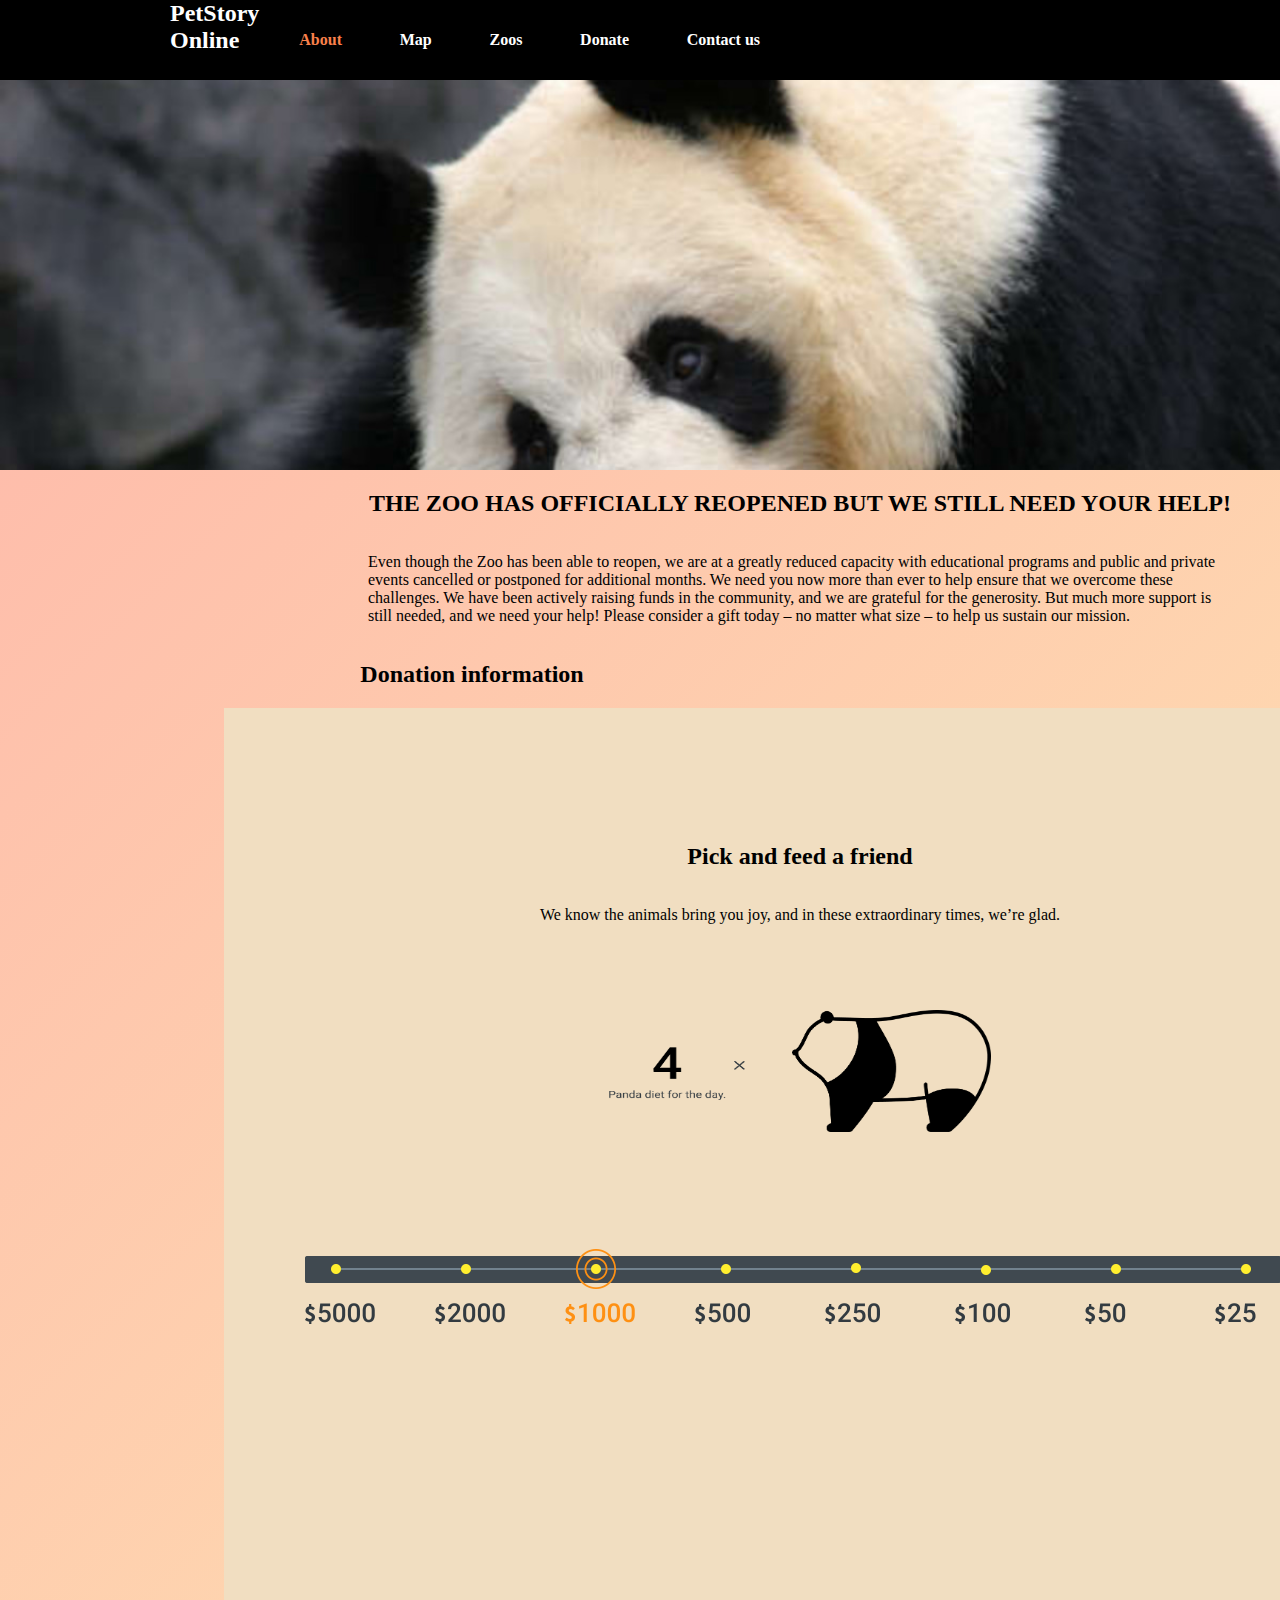
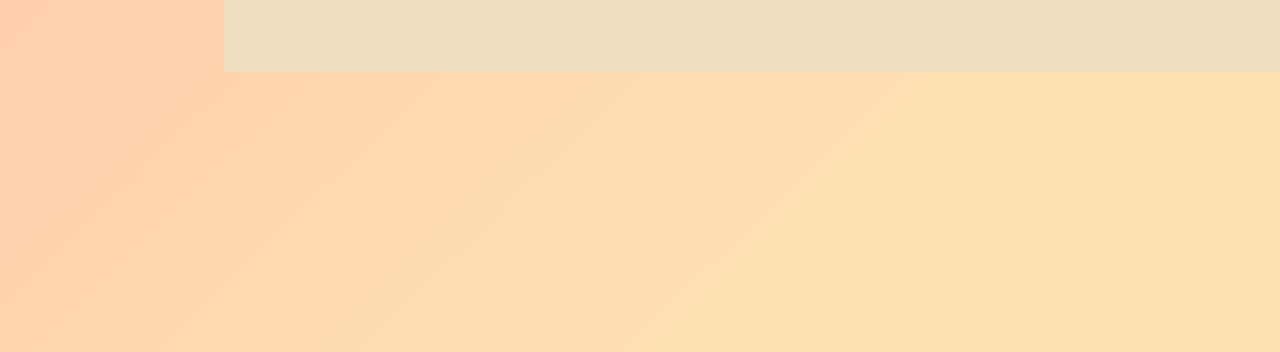
==== pages/donate/index.html @ 706f1e72 "feat: add donate page" ====
<!DOCTYPE html>
<html lang="en-US">
    <head>
        <meta charset="UTF-8">
        <!-- <meta name="viewport" content="width=device-width, initial-scale=1.0"> -->
        <link rel="stylesheet" href="style.css">
        <title>online-zoo</title>
    </head>
<body class="body" id="suda">
    <header class="header">
        <div class="hdrcontain">
        <div class="dva">
            <a class="logo" href="../main/index.html"
            ><h1 class="logo-text">
              PetStory <br> Online
            </h1></a>
        <nav class="nav">
            <ul class="nav__list">
                <li class="nav__item">
                    <a href="#about" class="nav__link edr">About</a>
                </li>
                <li class="nav__item">
                    <a href="#map" class="nav__link">Map</a>
                </li>
                <li class="nav__item">
                    <a href="#zoos" class="nav__link">Zoos</a>
                </li>
                <li class="nav__item">
                    <a href="../donate/index.html" class="nav__link">Donate</a>
                </li>
                <li class="nav__item">
                    <a href="#contact" class="nav__link">Contact us</a>
                </li>
            </ul>
        </nav>
    </div>
        <a href="https://www.figma.com/file/jfEFwkXVj1WRq7sUHDr8os/PetStory-online" class="nav__linko">Designed by ©</a>
    </div>
    </header>
    <main>
        <div class ="fawanimal"></div>
        <div class="feedbackground">
           <h2 class="feedtitle">THE ZOO HAS OFFICIALLY REOPENED BUT WE STILL NEED YOUR HELP!</h2>
           <p>Even though the Zoo has been able to reopen, we are at a greatly reduced capacity with educational
            programs and public and private events cancelled or postponed for additional months. We need you now
            more than ever to help ensure that we overcome these challenges. We have been actively raising funds in the community,
            and we are grateful for the generosity.  But much more support is still needed, and we need your help!
            Please consider a gift today – no matter what size – to help us sustain our mission.</p>
            <h2 class="doninfo">Donation information</h2>
            <div class="firstrect">
                <div class="secondrect">
                    <h2>Pick and feed a friend</h2>
                    <p>We know the animals bring you joy, and in these extraordinary times, we’re glad.</p>
                    <img src="../../assets/images/feedpanda.png" alt="" height="122" width="382" class="feeding"><br>
                    <div class="imger">
                    <img src="../../assets/images/bar.png" alt="" height="82" width="991" class="feeding"><br>
                    <a href="javascript:;" class="pickage"><img src="../../assets/images/HD_transparent_picture.png" height="82" width="82"></a>
                     </div>
                </div>
            </div>
        </div>
    </main>
</body>
</html>
---- pages/donate/style.css ----
body{
    margin: auto;
    min-width: 1600px;
}
a:link { text-decoration: none; }


a:visited { text-decoration: none; }


a:hover { text-decoration: none; }


a:active { text-decoration: none; }

.header{

	height: 80px;
    display: flex;
    grid-row: 1;
    align-items: center; 
    background-color: black;
}
.hdrcontain{
    grid-row: 1;
    width: 80%;
    height: 100%;
    display: flex;
    background-color: black;
	align-items: center; 
    margin: auto;
}
.nav{
    min-width: 80%;
    grid-row: 1;
    display: flex;
}
.dva{
    grid-row: 1;
	height: 100%;
    min-width: 90%;
	display: flex;
    padding: 10px;
}
.logo-text{
    color: white;
    font-size: 1.5em;  
}
.nav__list {
	display: flex;
    min-width: 50%;
	align-items: center;
	justify-content: space-between;
}
.nav__linko {
	color: white;
	text-decoration: none;
	font-weight: 700;
}
.nav__linko:hover {
	color:orange;
	text-decoration: none;
}

.nav_item{
    color:white
}
.nav__link {
	color: white;
	text-decoration: none;
	font-weight: 700;
}
.nav__link.edr{
    color: #f9804b;
}
.nav__link:hover {
	color:orange;
	text-decoration: none;
}
li{
    list-style-type: none;
}
.fawanimal{
    background-image: url("../../assets/images/bigpanda.png");
    background-color: #cccccc;
    background-size: cover;
    width: 100%;
    height: 390px;
}
.feedbackground{
    width: 100%;
    height: 1482px;
    background-image: linear-gradient(
        315.75deg,
        rgba(254, 210, 144, 0.7) 30.06%,
        #febdab 100.95%,
        rgba(254, 210, 144, 0.7) 106.36%
      );
    display:flex;
    flex-direction: column;
    align-items: center; 
}
.feedbackground p
{
    padding:0px 23% 0px 23%
}
.doninfo{
    padding:0px 41% 0px 0px
}
.feed{
    width: 70%;
    height: 70%;
    background-color: #f1dec1;
    border-radius: 3%;
    position: relative;
    top: 15%;
    left: 15%;
}
.feed h1{
    color:orange;
    font-size: 3rem;
    text-align: center;
}
.feed h2{
    font-size: 1.5rem;
    text-align: left;
    margin-left: 50px;
}
.feed p{
    text-align: left;
    margin-left: 50px
}
.feed img{
    margin-left:10%;
}
h1 {
    margin:0;
   }
.firstrect{
    background-color: #f1dec1;
    height: 964px;
    width:72%;
}
.secondrect{
    height: 862px;
    width:61%;
    margin: auto;
    padding-top: 10%;
    display: flex;
    flex-direction: column;
    align-items: center;

}
.secondrect p{
    padding: 0;
}
.feeding{
    padding-top: 10%;
}
.pickage{
    height: 82px;
    width: 82px;
    position: relative;
    left:25%;
    bottom: 35%;
}
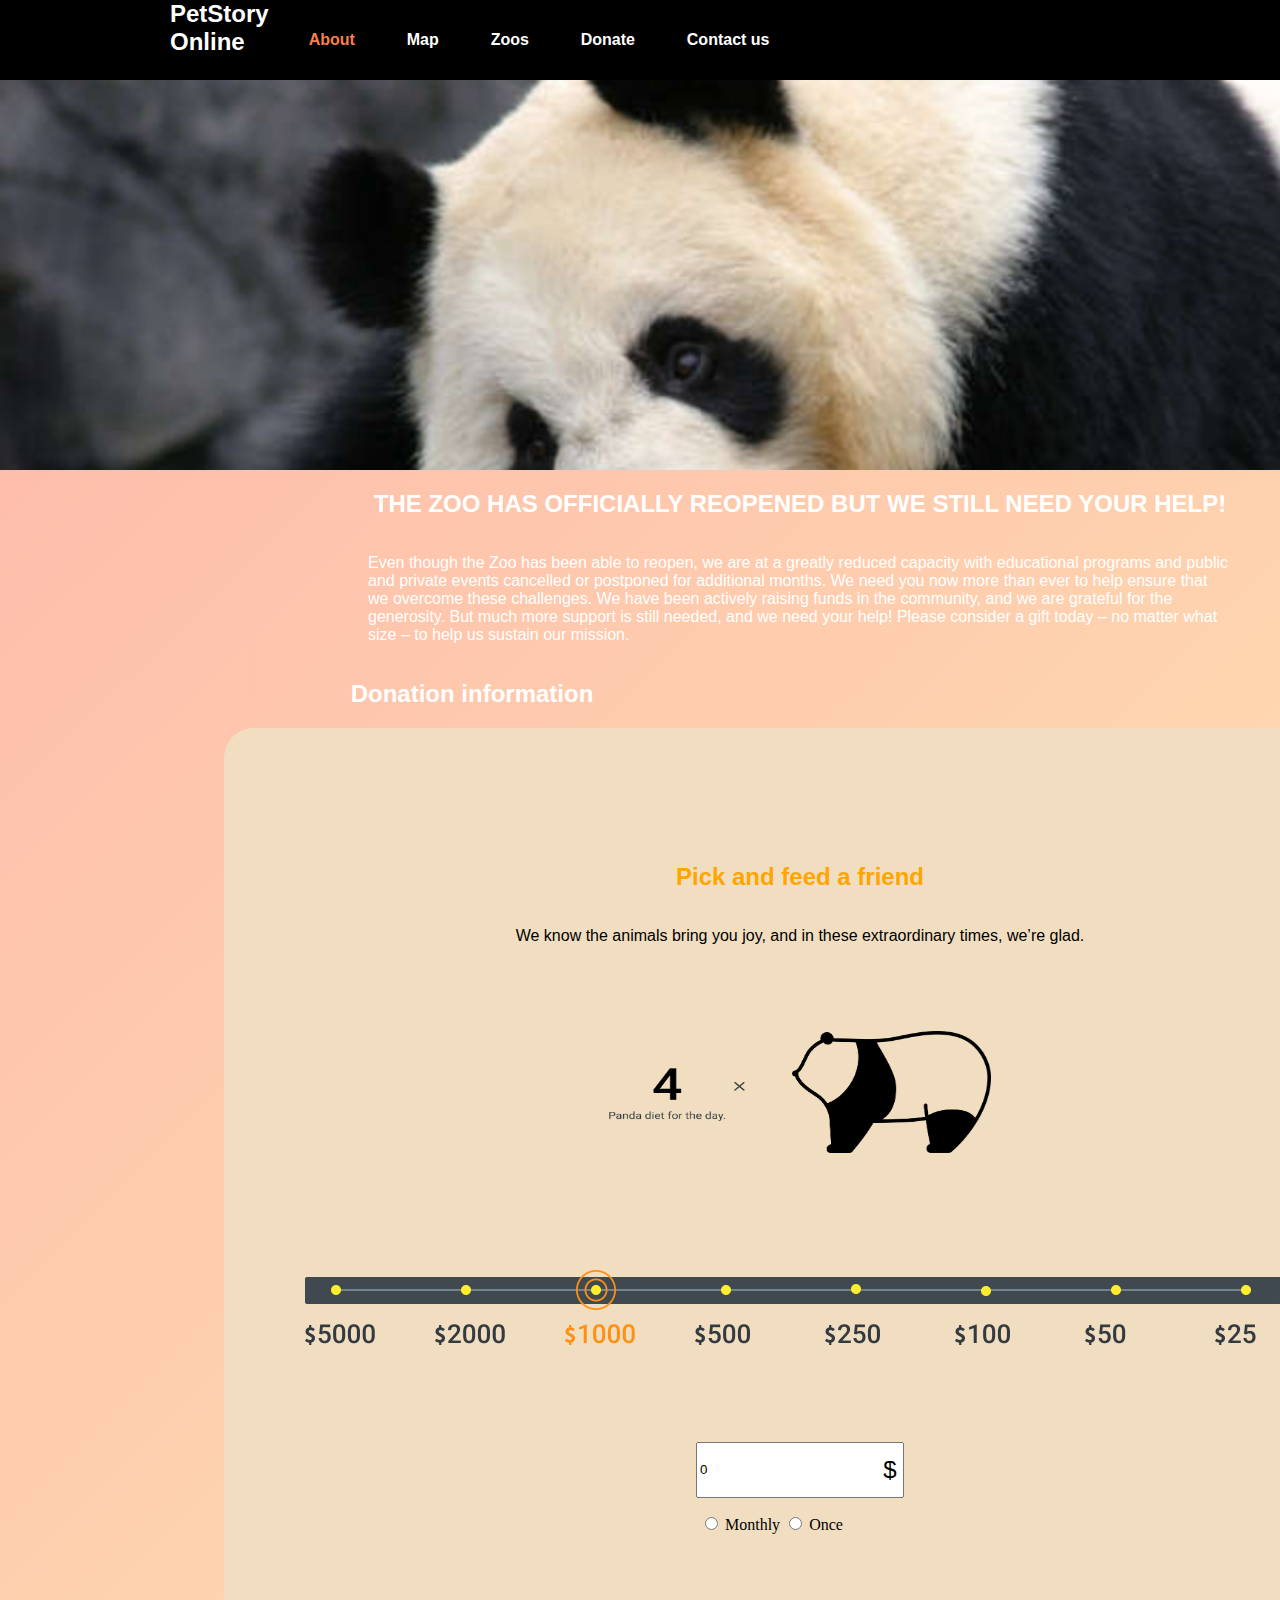
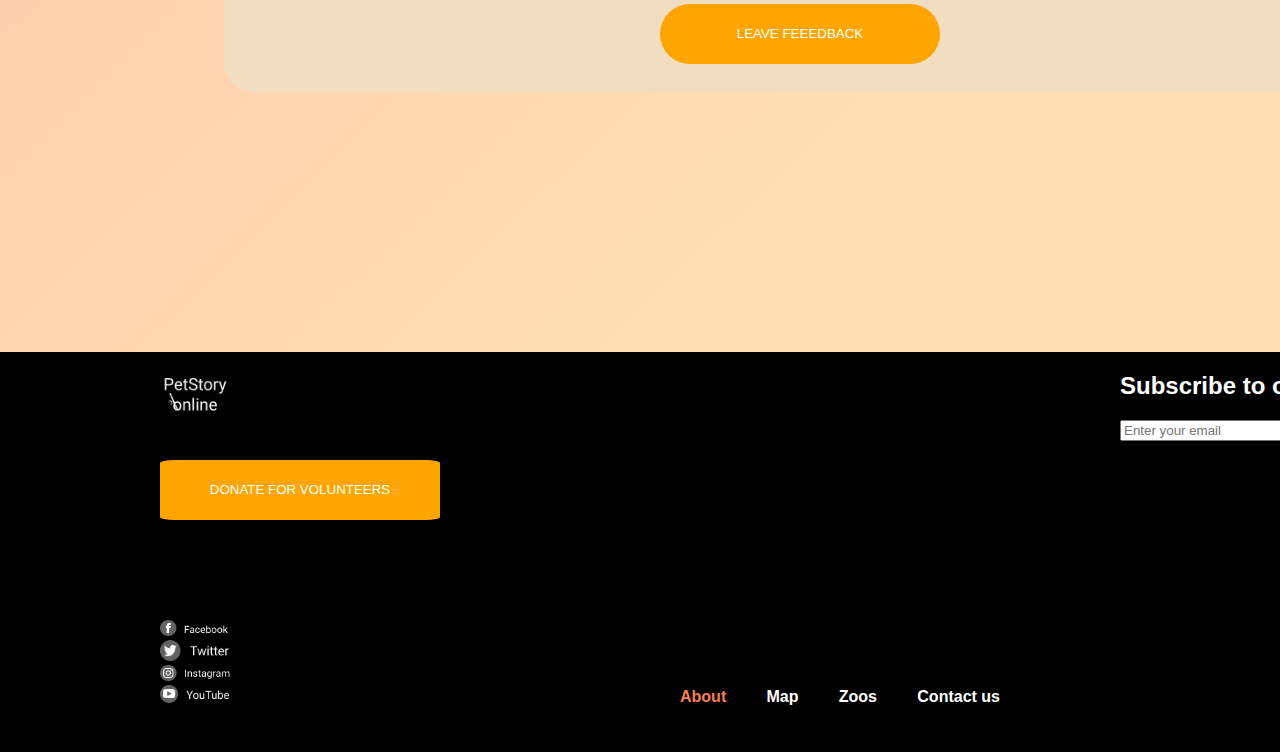
==== commit 0e42bf9a: "feat: add footer to donate page" ====
--- a/pages/donate/index.html
+++ b/pages/donate/index.html
@@ -56,9 +56,74 @@
                     <img src="../../assets/images/bar.png" alt="" height="82" width="991" class="feeding"><br>
                     <a href="javascript:;" class="pickage"><img src="../../assets/images/HD_transparent_picture.png" height="82" width="82"></a>
                      </div>
+                     <div>
+                     <input type="number" value="0" class="inputer" max="9999" min="0" placeholder="Another amount">
+                     <p class="dollar">$</p>
+                    </div>
+                    <div class="radoi">
+                        <input type="radio" id="contactChoice1"
+                         name="contact" value="email">
+                          <label for="contactChoice1">Monthly</label>
+                         <input type="radio" id="contactChoice2"
+                          name="contact" value="phone">
+                         <label for="contactChoice2">Once</label>
+                    </div>
+                    <button class="buto" type="button">LEAVE FEEEDBACK</button>
                 </div>
             </div>
         </div>
     </main>
+    <footer class="footer">
+        <div class="footcontain">
+            <div class="firstpart">
+                <a href=#suda class="refo">
+                    <img width="70" src="../../assets/icons/petstory.png" alt="rs-school"><br>
+                 </a>
+                <button class="buto" type="button">DONATE FOR VOLUNTEERS</button> <br>
+                <div class="socials">
+                <a href="https://facebook.com">
+                    <img width="70" src="../../assets/icons/facebook.png" alt="rs-school"><br>
+                 </a>
+                 <a href="https://twitter.com">
+                    <img width="70" src="../../assets/icons/twitter.png" alt="rs-school"><br>
+                 </a>
+                 <a href="https://instagram.com">
+                    <img width="70" src="../../assets/icons/instagram.png" alt="rs-school"><br>
+                 </a>
+                 <a href="https://youtube.com">
+                    <img width="70" src="../../assets/icons/youtube.png" alt="rs-school"><br>
+                 </a>
+                </div>
+            </div>
+            <div class ="secondpart">
+                <nav class="nav">
+                    <ul class="nav__list">
+                        <li class="nav__item">
+                            <a href="#about" class="nav__link edr">About</a>
+                        </li>
+                        <li class="nav__item">
+                            <a href="#map" class="nav__link">Map</a>
+                        </li>
+                        <li class="nav__item">
+                            <a href="#zoos" class="nav__link">Zoos</a>
+                        </li>
+                        <li class="nav__item">
+                            <a href="#contact" class="nav__link">Contact us</a>
+                        </li>
+                    </ul>
+                </nav>
+            </div>
+            <div class="thirdpart">
+                <h2>Subscribe to our news</h2>
+                    <input
+                      class="footer_form__input"
+                      type="email"
+                      placeholder="Enter your email"
+                      required
+                    />
+                    <button class="footer_form__submit">Submit</button> 
+            </div>
+        </div>
+    </footer>
 </body>
 </html>--- a/pages/donate/style.css
+++ b/pages/donate/style.css
@@ -102,9 +102,15 @@
 }
 .feedbackground p
 {
+    color:white;
     padding:0px 23% 0px 23%
 }
+.feedbackground h2
+{
+    color: white;
+}
 .doninfo{
+    color: #E47209;
     padding:0px 41% 0px 0px
 }
 .feed{
@@ -140,6 +146,7 @@
     background-color: #f1dec1;
     height: 964px;
     width:72%;
+    border-radius: 30px;
 }
 .secondrect{
     height: 862px;
@@ -149,9 +156,12 @@
     display: flex;
     flex-direction: column;
     align-items: center;
-
+}
+.secondrect h2{
+    color:orange;
 }
 .secondrect p{
+    color: black;
     padding: 0;
 }
 .feeding{
@@ -163,4 +173,115 @@
     position: relative;
     left:25%;
     bottom: 35%;
+}
+input[type="number"] {
+    width: 200px;
+    height: 50px;
+  }
+  input[type="number"] {
+	-moz-appearance: textfield;
+	-webkit-appearance: textfield;
+	appearance: textfield;
+}
+ 
+input[type="number"]::-webkit-outer-spin-button,
+input[type="number"]::-webkit-inner-spin-button {
+	display: none;
+}
+.dollar{
+    position: relative;
+    left: 90%;
+    bottom: 50%;
+    font-size: 1.5rem;
+}
+.radoi{
+    position: relative;
+    top:-7%;
+    width: 200px;
+    padding-bottom: 10px;
+}
+.buto{
+    width: 280px;
+    height:60px;
+    background-color: orange;
+    border-radius: 30px;
+    border: none;
+    color: white;
+}
+.buto:hover{
+    width: 280px;
+    height:60px;
+    background-color: #E47209;
+    border-radius: 30px;
+    border: none;
+}
+.buto:focus{
+    background-color: #4B9200;
+}
+a{
+    font-family:Arial, Helvetica, sans-serif
+}
+h1{
+    font-family: Arial, Helvetica, sans-serif;
+}
+h2{
+    font-family: Arial, Helvetica, sans-serif;
+}
+p{
+    font-family: Arial, Helvetica, sans-serif;
+}
+.footer{
+    width:100%;
+    height: 400px;
+    background-color: black;
+}
+.firstpart{
+    width: 25%;
+    height: 400px;
+}
+
+.refo{
+    position: relative;
+    top:5%
+}
+.firstpart .buto{
+    position: relative;
+    top:15%;
+    border-radius: 5%;
+}
+.socials{
+    position:relative;
+    top:40%;
+}
+
+.secondpart{
+    width: 25%;
+    height: 400px;
+}
+.footcontain{
+    display: flex;
+    width: 80%;
+    margin: auto;
+    justify-content: space-between;
+    
+}
+.secondpart .nav{
+    position: relative;
+    top:80%;
+    min-width: 100%;
+}
+
+.secondpart .nav__list {
+	display: flex;
+    min-width: 100%;
+	align-items: center;
+	justify-content: space-between;
+}
+.thirdpart{
+    width: 25%;
+    height: 400px;
+}
+.thirdpart h2{
+    color: white;
+    font-style: normal;
 }